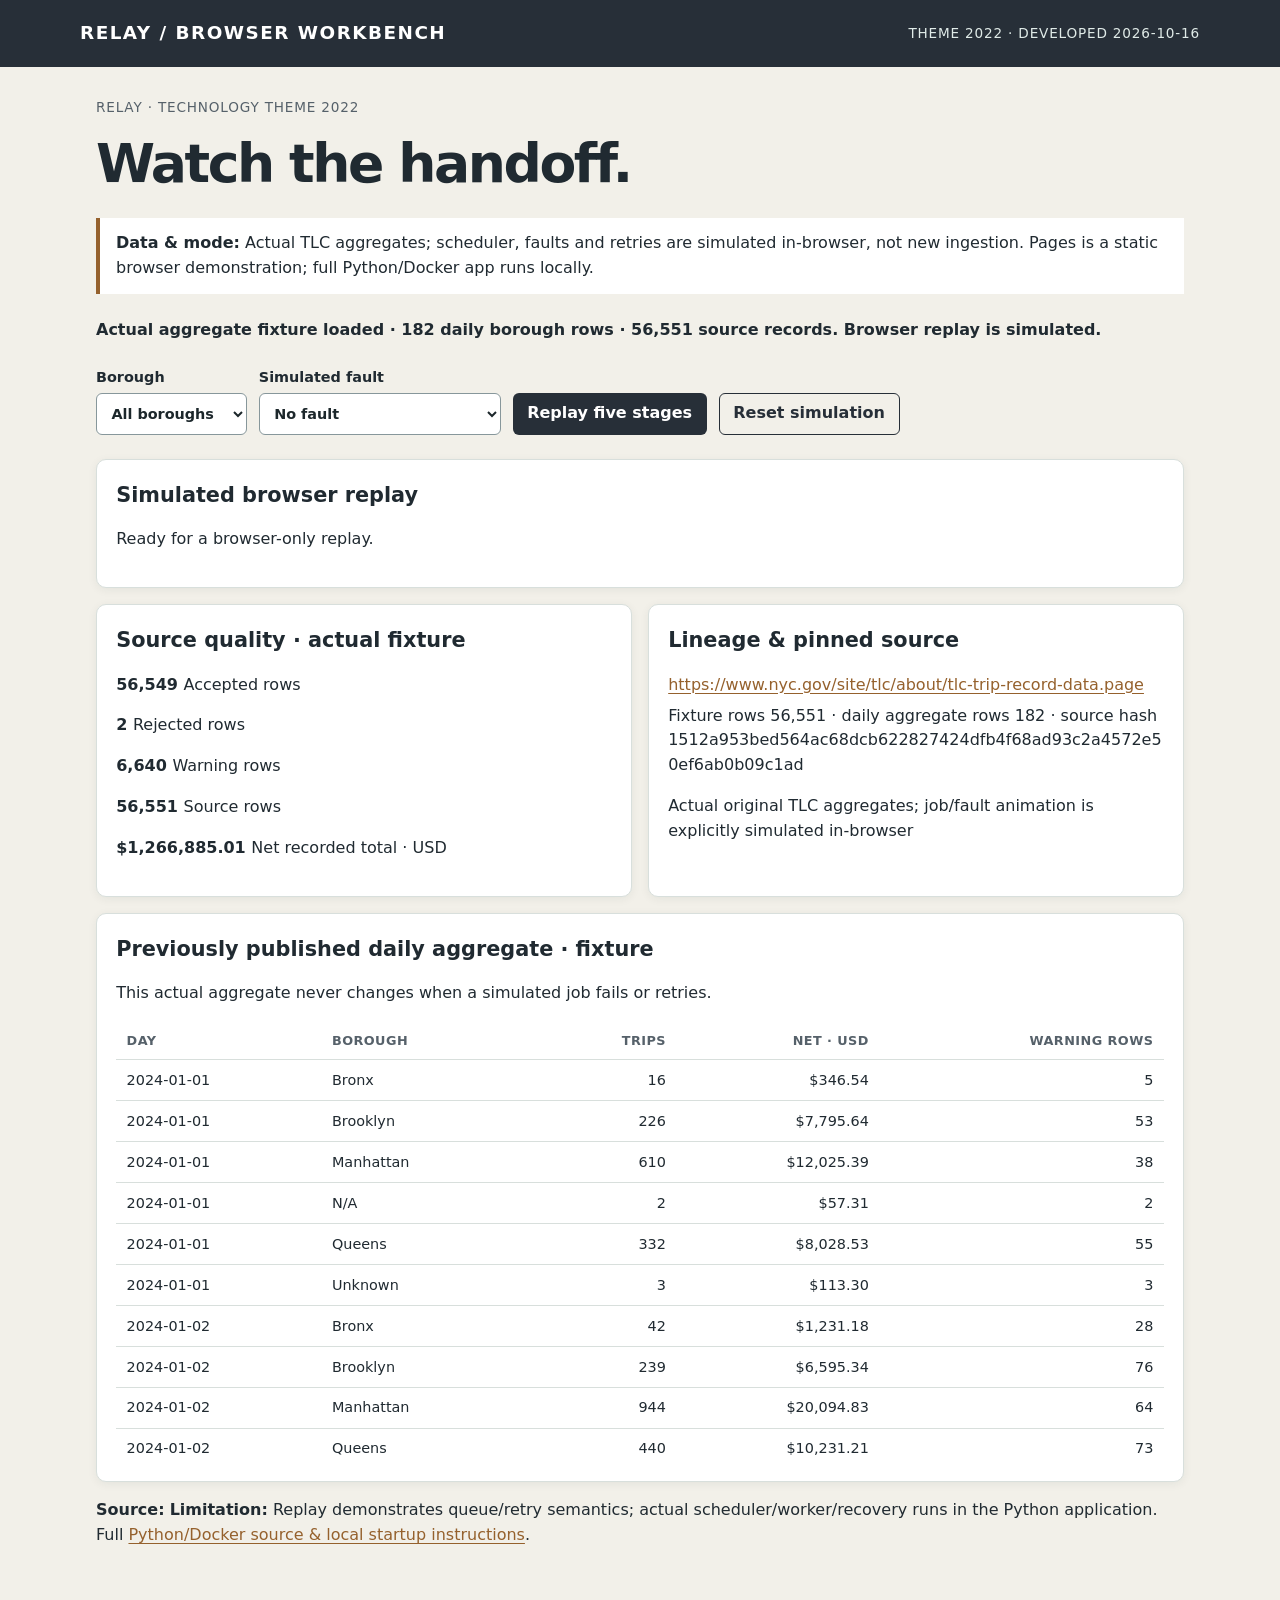
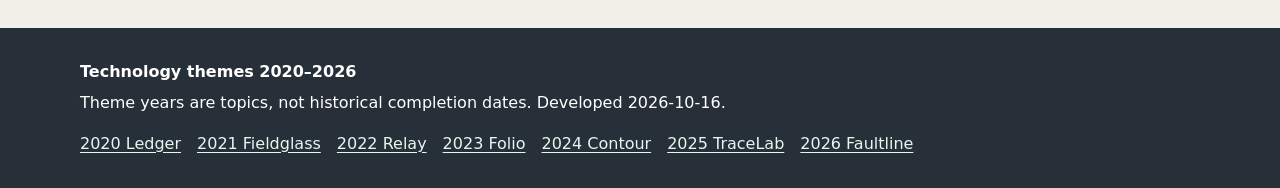
==== docs/index.html @ d84f24b6 "Build Relay workbench with verified local app and Pages demo" ====
<!doctype html><html lang="en"><head><meta charset="utf-8"><meta name="viewport" content="width=device-width,initial-scale=1"><title>Relay — browser demonstration</title><meta name="description" content="Actual TLC aggregates; scheduler, faults and retries are simulated in-browser, not new ingestion."><link rel="stylesheet" href="./style.css"><script src="./app.js" defer></script></head><body><a class="skip" href="#main">Skip to workbench</a><header class="top"><span class="brand">Relay / browser workbench</span><span class="tag">Theme 2022 · Developed 2026-10-16</span></header><main id="main" class="shell"><p class="tag">Relay · technology theme 2022</p><h1>Watch the handoff.</h1><div class="disclosure"><strong>Data &amp; mode:</strong> Actual TLC aggregates; scheduler, faults and retries are simulated in-browser, not new ingestion. Pages is a static browser demonstration; full Python/Docker app runs locally.</div><p id="status" class="status" role="status">Loading fixture…</p><div class="controls" id="controls"></div><div class="grid" id="workspace"></div><p class="source"><strong>Source:</strong> <span id="source-attribution"></span> <strong>Limitation:</strong> Replay demonstrates queue/retry semantics; actual scheduler/worker/recovery runs in the Python application. Full <a href="https://github.com/skuraganti/2022-data-pipeline-monitor">Python/Docker source &amp; local startup instructions</a>.</p></main><footer class="timeline-footer"><strong>Technology themes 2020–2026</strong><p>Theme years are topics, not historical completion dates. Developed 2026-10-16.</p><nav aria-label="Technology theme timeline"><a href="https://skuraganti.github.io/2020-personal-spending-tracker/">2020 Ledger</a> <a href="https://skuraganti.github.io/2021-live-earth-dashboard/">2021 Fieldglass</a> <a href="https://skuraganti.github.io/2022-data-pipeline-monitor/">2022 Relay</a> <a href="https://skuraganti.github.io/2023-private-ai-knowledge-engine/">2023 Folio</a> <a href="https://skuraganti.github.io/2024-ai-codebase-explorer/">2024 Contour</a> <a href="https://skuraganti.github.io/2025-ai-agent-evaluation-lab/">2025 TraceLab</a> <a href="https://skuraganti.github.io/2026-ai-incident-investigator/">2026 Faultline</a></nav></footer></body></html>
---- docs/style.css ----
:root{--accent:#95612d;--dark:#272f38;--bg:#f2f0e9;--panel:#fff;--ink:#202a31;--muted:#56616a;--line:#d8dfdc}
*{box-sizing:border-box}html{scroll-behavior:smooth}body{margin:0;background:var(--bg,#f4f3ed);color:var(--ink,#202a31);font:16px/1.55 system-ui,-apple-system,"Segoe UI",sans-serif}a{color:var(--accent,#186c72);text-underline-offset:3px}a:focus-visible,button:focus-visible,input:focus-visible,select:focus-visible{outline:3px solid #b85825;outline-offset:3px}.skip{position:absolute;left:-9999px;top:0;padding:1rem;background:#fff;z-index:20}.skip:focus{left:1rem}.top{background:var(--dark,#19343a);color:#fff;padding:1.2rem max(1rem,calc((100vw - 1120px)/2));display:flex;align-items:center;justify-content:space-between;gap:1rem;flex-wrap:wrap}.top a{color:#fff}.brand{font-size:1.15rem;font-weight:800;letter-spacing:.08em;text-transform:uppercase}.tag{font-size:.85rem;letter-spacing:.06em;text-transform:uppercase;color:var(--muted,#5c6668)}.top .tag{color:#e0ebe8}.shell{max-width:1120px;margin:auto;padding:1.5rem 1rem 4rem}h1{font-size:clamp(2rem,5vw,3.35rem);letter-spacing:-.045em;line-height:1.12;margin:.25rem 0 .65rem}h2{font-size:1.3rem;margin:0 0 1rem}h3{font-size:1rem;margin:.3rem 0}p{margin:.4rem 0 1rem}.intro{max-width:760px;color:var(--muted,#5c6668)}.disclosure{border-left:4px solid var(--accent,#186c72);padding:.8rem 1rem;background:var(--panel,#fff);margin:1.5rem 0}.controls{display:flex;align-items:end;flex-wrap:wrap;gap:.75rem;margin:1.5rem 0}.controls label,.field{display:grid;gap:.25rem;font-weight:600;font-size:.9rem}.controls input,.controls select,input,select,button{font:inherit}input,select{min-height:42px;max-width:100%;padding:.45rem .65rem;border:1px solid #87979b;border-radius:6px;background:#fff;color:#1c272b}button{min-height:42px;padding:.48rem .85rem;background:var(--dark,#19343a);color:#fff;border:1px solid transparent;border-radius:6px;cursor:pointer;font-weight:650}button:hover{filter:brightness(1.18)}button:disabled{opacity:.55;cursor:not-allowed}.secondary{background:transparent;color:var(--dark,#19343a);border-color:var(--dark,#19343a)}.grid{display:grid;grid-template-columns:repeat(2,minmax(0,1fr));gap:1rem;margin:1rem 0}.panel{min-width:0;padding:1.2rem;background:var(--panel,#fff);border:1px solid var(--line,#d8dfdc);border-radius:10px;box-shadow:0 2px 10px #152c3010}.wide{grid-column:1/-1}.metric{font-size:2rem;letter-spacing:-.04em;font-weight:750;line-height:1.2}.muted,small{color:var(--muted,#5c6668)}.scroll{overflow:auto;max-height:440px}table{border-collapse:collapse;width:100%;font-size:.9rem}th{text-align:left;color:var(--muted,#5c6668);font-size:.8rem;text-transform:uppercase;letter-spacing:.035em}th,td{padding:.55rem .65rem;border-bottom:1px solid var(--line,#d8dfdc);vertical-align:top}tbody tr:hover{background:#eeeeea}td.num,th.num{font-variant-numeric:tabular-nums;text-align:right}.bars{display:grid;gap:.65rem}.bar-row{display:grid;grid-template-columns:minmax(80px,135px) 1fr auto;align-items:center;gap:.6rem;font-size:.87rem}.track{height:15px;background:#e4eae7;border-radius:4px;overflow:hidden}.fill{display:block;height:100%;min-width:2px;background:var(--accent,#186c72);border-radius:0 4px 4px 0}.bar-row:focus-visible{outline:2px solid #b85825}pre{font:12px/1.5 ui-monospace,SFMono-Regular,monospace;white-space:pre-wrap;overflow-wrap:anywhere;background:#15242a;color:#e8f1ed;padding:1rem;max-height:370px;overflow:auto;border-radius:6px}.list{padding-left:1.3rem}.list li{margin:.5rem 0}.timeline-footer{background:var(--dark,#19343a);color:#fff;padding:2rem max(1rem,calc((100vw - 1120px)/2))}.timeline-footer a{color:#e4f7f1}.timeline-footer nav{display:flex;flex-wrap:wrap;gap:.5rem 1rem}.timeline-footer p{max-width:800px}.status{min-height:1.5rem;font-weight:600}.error{color:#9b2721}.good{color:#14603e}.pill{display:inline-block;padding:.1rem .5rem;border-radius:100px;background:#e5eee9;font-size:.8rem;font-weight:650}.source{overflow-wrap:anywhere}.visually-hidden{position:absolute;clip:rect(0,0,0,0);width:1px;height:1px;overflow:hidden;white-space:nowrap}@media(max-width:700px){.grid{grid-template-columns:1fr}.bar-row{grid-template-columns:90px 1fr auto}.shell{padding-top:1rem}.top{padding:1rem}.controls>*{flex:1 1 145px}.scroll{max-height:350px}}@media(max-width:390px){.metric{font-size:1.65rem}.bar-row{grid-template-columns:75px 1fr auto;font-size:.76rem}th,td{padding:.4rem}}@media(prefers-reduced-motion:reduce){html{scroll-behavior:auto}*{animation-duration:.01ms!important;transition-duration:.01ms!important}}

/* Keep source hashes, evidence IDs and long document titles within narrow screens. */
body{overflow-wrap:anywhere}.controls>*{min-width:0;max-width:100%}.controls select,.controls input:not([type=checkbox]):not([type=range]){min-width:0;width:100%}.controls label{overflow-wrap:anywhere}.panel table{max-width:100%}svg [role=button]:focus-visible{stroke:#9b351f;stroke-width:4;outline:2px solid #9b351f;outline-offset:3px}
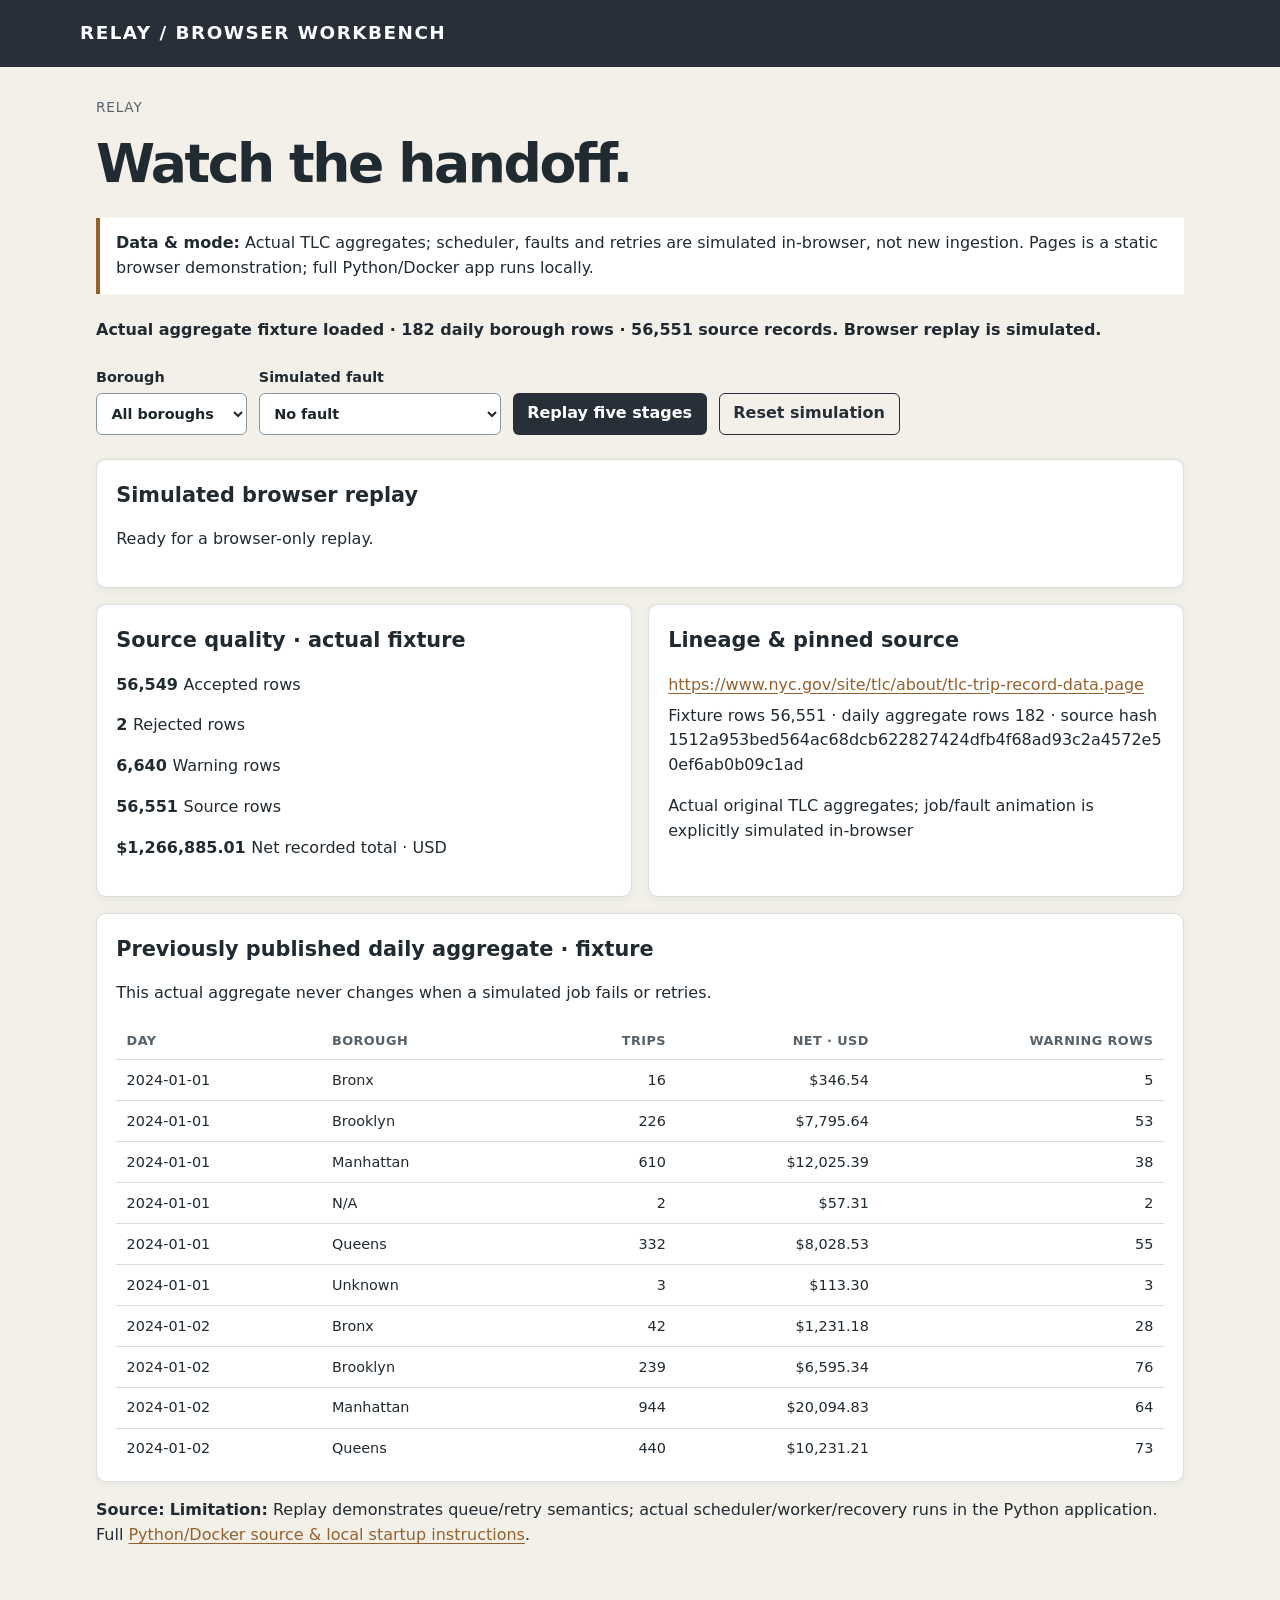
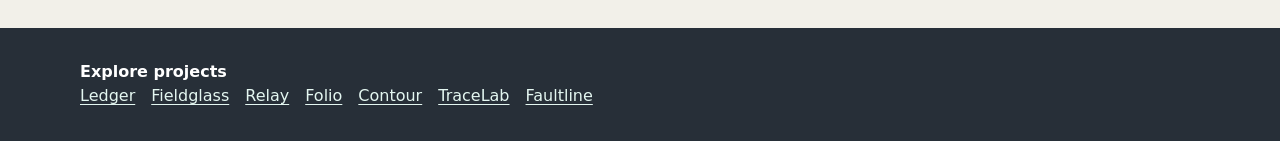
==== commit 7a6f5e61: "Remove date callouts from project presentation" ====
--- a/docs/index.html
+++ b/docs/index.html
@@ -1 +1 @@
-<!doctype html><html lang="en"><head><meta charset="utf-8"><meta name="viewport" content="width=device-width,initial-scale=1"><title>Relay — browser demonstration</title><meta name="description" content="Actual TLC aggregates; scheduler, faults and retries are simulated in-browser, not new ingestion."><link rel="stylesheet" href="./style.css"><script src="./app.js" defer></script></head><body><a class="skip" href="#main">Skip to workbench</a><header class="top"><span class="brand">Relay / browser workbench</span><span class="tag">Theme 2022 · Developed 2026-10-16</span></header><main id="main" class="shell"><p class="tag">Relay · technology theme 2022</p><h1>Watch the handoff.</h1><div class="disclosure"><strong>Data &amp; mode:</strong> Actual TLC aggregates; scheduler, faults and retries are simulated in-browser, not new ingestion. Pages is a static browser demonstration; full Python/Docker app runs locally.</div><p id="status" class="status" role="status">Loading fixture…</p><div class="controls" id="controls"></div><div class="grid" id="workspace"></div><p class="source"><strong>Source:</strong> <span id="source-attribution"></span> <strong>Limitation:</strong> Replay demonstrates queue/retry semantics; actual scheduler/worker/recovery runs in the Python application. Full <a href="https://github.com/skuraganti/2022-data-pipeline-monitor">Python/Docker source &amp; local startup instructions</a>.</p></main><footer class="timeline-footer"><strong>Technology themes 2020–2026</strong><p>Theme years are topics, not historical completion dates. Developed 2026-10-16.</p><nav aria-label="Technology theme timeline"><a href="https://skuraganti.github.io/2020-personal-spending-tracker/">2020 Ledger</a> <a href="https://skuraganti.github.io/2021-live-earth-dashboard/">2021 Fieldglass</a> <a href="https://skuraganti.github.io/2022-data-pipeline-monitor/">2022 Relay</a> <a href="https://skuraganti.github.io/2023-private-ai-knowledge-engine/">2023 Folio</a> <a href="https://skuraganti.github.io/2024-ai-codebase-explorer/">2024 Contour</a> <a href="https://skuraganti.github.io/2025-ai-agent-evaluation-lab/">2025 TraceLab</a> <a href="https://skuraganti.github.io/2026-ai-incident-investigator/">2026 Faultline</a></nav></footer></body></html>
+<!doctype html><html lang="en"><head><meta charset="utf-8"><meta name="viewport" content="width=device-width,initial-scale=1"><title>Relay — browser demonstration</title><meta name="description" content="Actual TLC aggregates; scheduler, faults and retries are simulated in-browser, not new ingestion."><link rel="stylesheet" href="./style.css"><script src="./app.js" defer></script></head><body><a class="skip" href="#main">Skip to workbench</a><header class="top"><span class="brand">Relay / browser workbench</span></header><main id="main" class="shell"><p class="tag">Relay</p><h1>Watch the handoff.</h1><div class="disclosure"><strong>Data &amp; mode:</strong> Actual TLC aggregates; scheduler, faults and retries are simulated in-browser, not new ingestion. Pages is a static browser demonstration; full Python/Docker app runs locally.</div><p id="status" class="status" role="status">Loading fixture…</p><div class="controls" id="controls"></div><div class="grid" id="workspace"></div><p class="source"><strong>Source:</strong> <span id="source-attribution"></span> <strong>Limitation:</strong> Replay demonstrates queue/retry semantics; actual scheduler/worker/recovery runs in the Python application. Full <a href="https://github.com/skuraganti/2022-data-pipeline-monitor">Python/Docker source &amp; local startup instructions</a>.</p></main><footer class="timeline-footer"><strong>Explore projects</strong><nav aria-label="Portfolio projects"><a href="https://skuraganti.github.io/2020-personal-spending-tracker/">Ledger</a> <a href="https://skuraganti.github.io/2021-live-earth-dashboard/">Fieldglass</a> <a href="https://skuraganti.github.io/2022-data-pipeline-monitor/">Relay</a> <a href="https://skuraganti.github.io/2023-private-ai-knowledge-engine/">Folio</a> <a href="https://skuraganti.github.io/2024-ai-codebase-explorer/">Contour</a> <a href="https://skuraganti.github.io/2025-ai-agent-evaluation-lab/">TraceLab</a> <a href="https://skuraganti.github.io/2026-ai-incident-investigator/">Faultline</a></nav></footer></body></html>
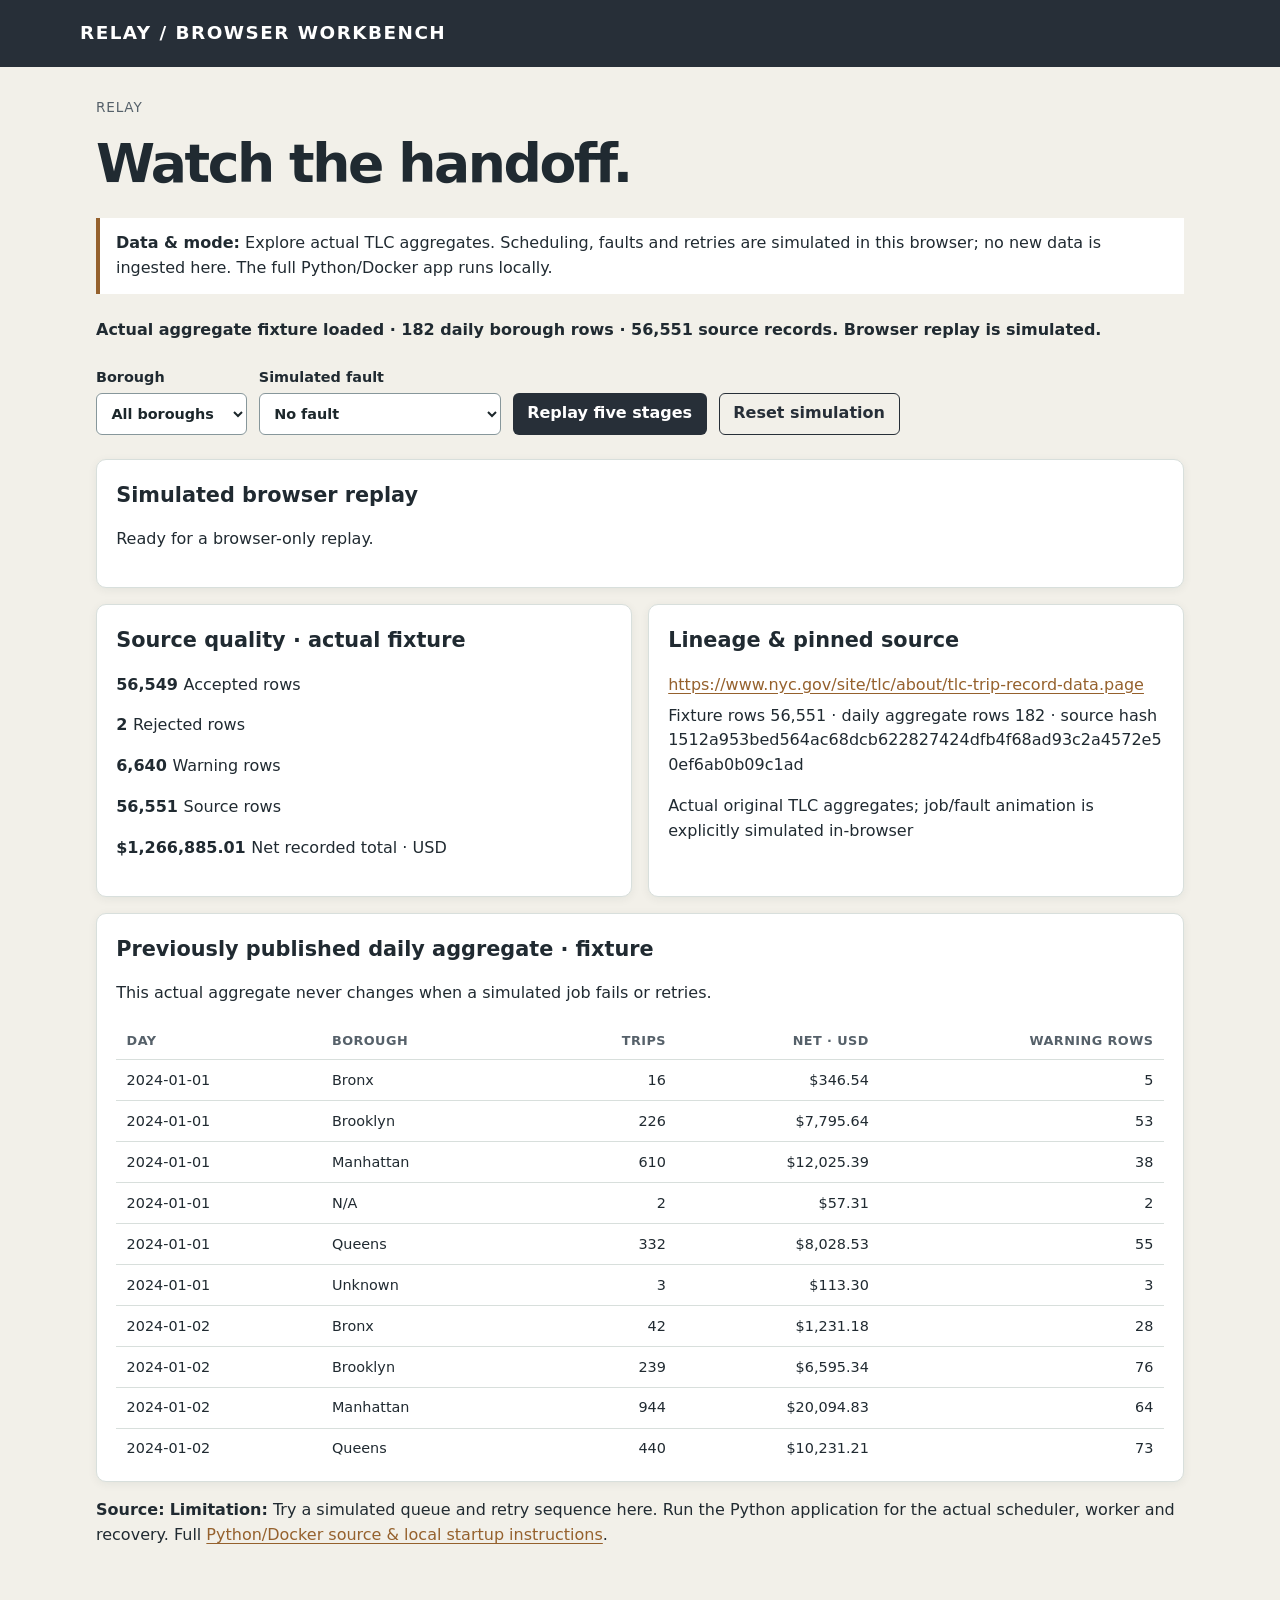
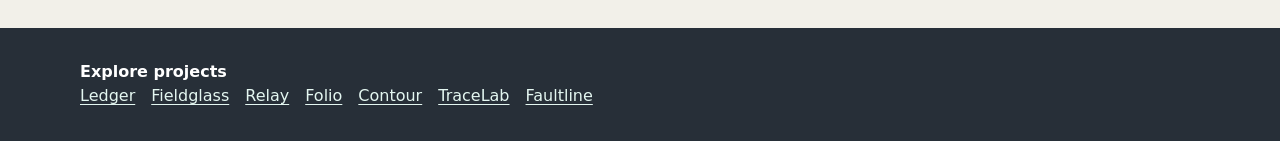
==== commit 36bdfc5f: "Clarify project introductions and visitor guidance" ====
--- a/docs/index.html
+++ b/docs/index.html
@@ -1 +1 @@
-<!doctype html><html lang="en"><head><meta charset="utf-8"><meta name="viewport" content="width=device-width,initial-scale=1"><title>Relay — browser demonstration</title><meta name="description" content="Actual TLC aggregates; scheduler, faults and retries are simulated in-browser, not new ingestion."><link rel="stylesheet" href="./style.css"><script src="./app.js" defer></script></head><body><a class="skip" href="#main">Skip to workbench</a><header class="top"><span class="brand">Relay / browser workbench</span></header><main id="main" class="shell"><p class="tag">Relay</p><h1>Watch the handoff.</h1><div class="disclosure"><strong>Data &amp; mode:</strong> Actual TLC aggregates; scheduler, faults and retries are simulated in-browser, not new ingestion. Pages is a static browser demonstration; full Python/Docker app runs locally.</div><p id="status" class="status" role="status">Loading fixture…</p><div class="controls" id="controls"></div><div class="grid" id="workspace"></div><p class="source"><strong>Source:</strong> <span id="source-attribution"></span> <strong>Limitation:</strong> Replay demonstrates queue/retry semantics; actual scheduler/worker/recovery runs in the Python application. Full <a href="https://github.com/skuraganti/2022-data-pipeline-monitor">Python/Docker source &amp; local startup instructions</a>.</p></main><footer class="timeline-footer"><strong>Explore projects</strong><nav aria-label="Portfolio projects"><a href="https://skuraganti.github.io/2020-personal-spending-tracker/">Ledger</a> <a href="https://skuraganti.github.io/2021-live-earth-dashboard/">Fieldglass</a> <a href="https://skuraganti.github.io/2022-data-pipeline-monitor/">Relay</a> <a href="https://skuraganti.github.io/2023-private-ai-knowledge-engine/">Folio</a> <a href="https://skuraganti.github.io/2024-ai-codebase-explorer/">Contour</a> <a href="https://skuraganti.github.io/2025-ai-agent-evaluation-lab/">TraceLab</a> <a href="https://skuraganti.github.io/2026-ai-incident-investigator/">Faultline</a></nav></footer></body></html>
+<!doctype html><html lang="en"><head><meta charset="utf-8"><meta name="viewport" content="width=device-width,initial-scale=1"><title>Relay — browser demonstration</title><meta name="description" content="Actual TLC aggregates; scheduler, faults and retries are simulated in-browser, not new ingestion."><link rel="stylesheet" href="./style.css"><script src="./app.js" defer></script></head><body><a class="skip" href="#main">Skip to workbench</a><header class="top"><span class="brand">Relay / browser workbench</span></header><main id="main" class="shell"><p class="tag">Relay</p><h1>Watch the handoff.</h1><div class="disclosure"><strong>Data &amp; mode:</strong> Explore actual TLC aggregates. Scheduling, faults and retries are simulated in this browser; no new data is ingested here. The full Python/Docker app runs locally.</div><p id="status" class="status" role="status">Loading fixture…</p><div class="controls" id="controls"></div><div class="grid" id="workspace"></div><p class="source"><strong>Source:</strong> <span id="source-attribution"></span> <strong>Limitation:</strong> Try a simulated queue and retry sequence here. Run the Python application for the actual scheduler, worker and recovery. Full <a href="https://github.com/skuraganti/data-pipeline-monitor">Python/Docker source &amp; local startup instructions</a>.</p></main><footer class="timeline-footer"><strong>Explore projects</strong><nav aria-label="Portfolio projects"><a href="https://skuraganti.github.io/personal-spending-tracker/">Ledger</a> <a href="https://skuraganti.github.io/live-earth-dashboard/">Fieldglass</a> <a href="https://skuraganti.github.io/data-pipeline-monitor/">Relay</a> <a href="https://skuraganti.github.io/private-ai-knowledge-engine/">Folio</a> <a href="https://skuraganti.github.io/ai-codebase-explorer/">Contour</a> <a href="https://skuraganti.github.io/ai-agent-evaluation-lab/">TraceLab</a> <a href="https://skuraganti.github.io/ai-incident-investigator/">Faultline</a></nav></footer></body></html>
